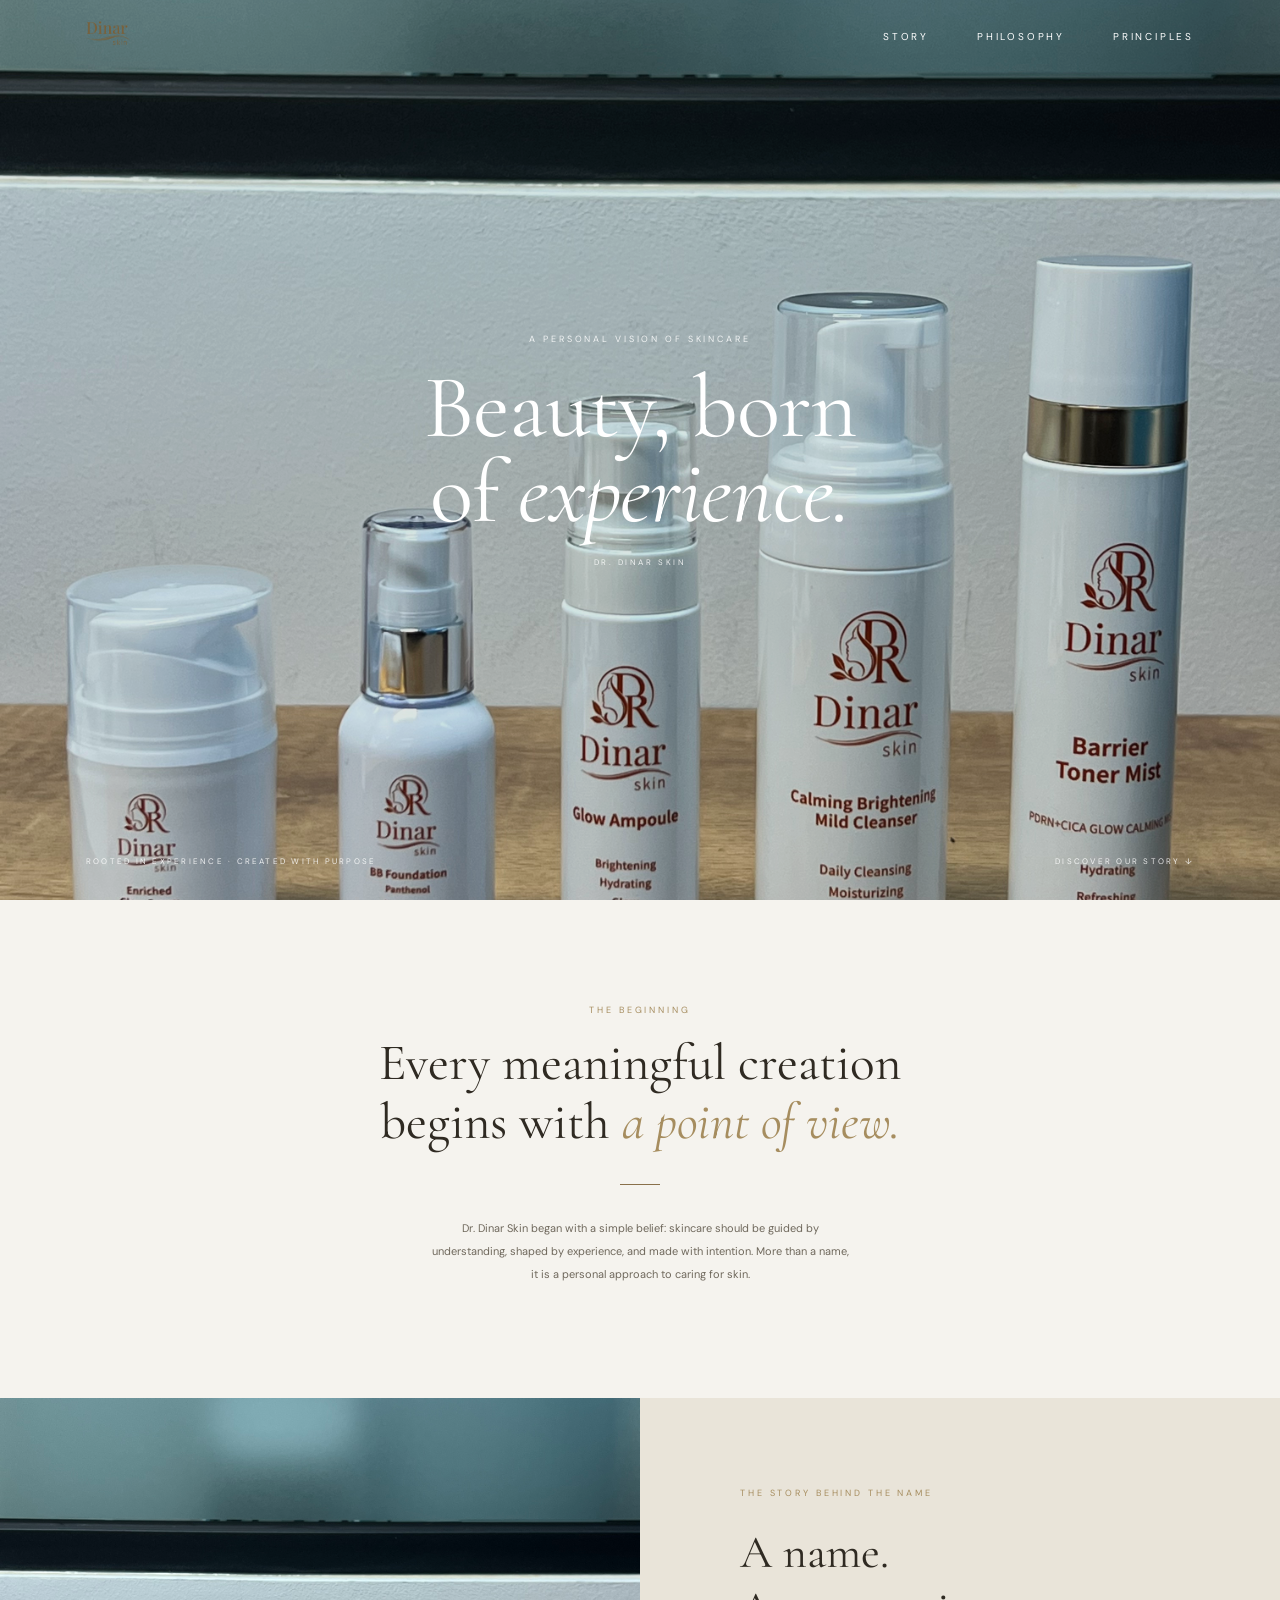
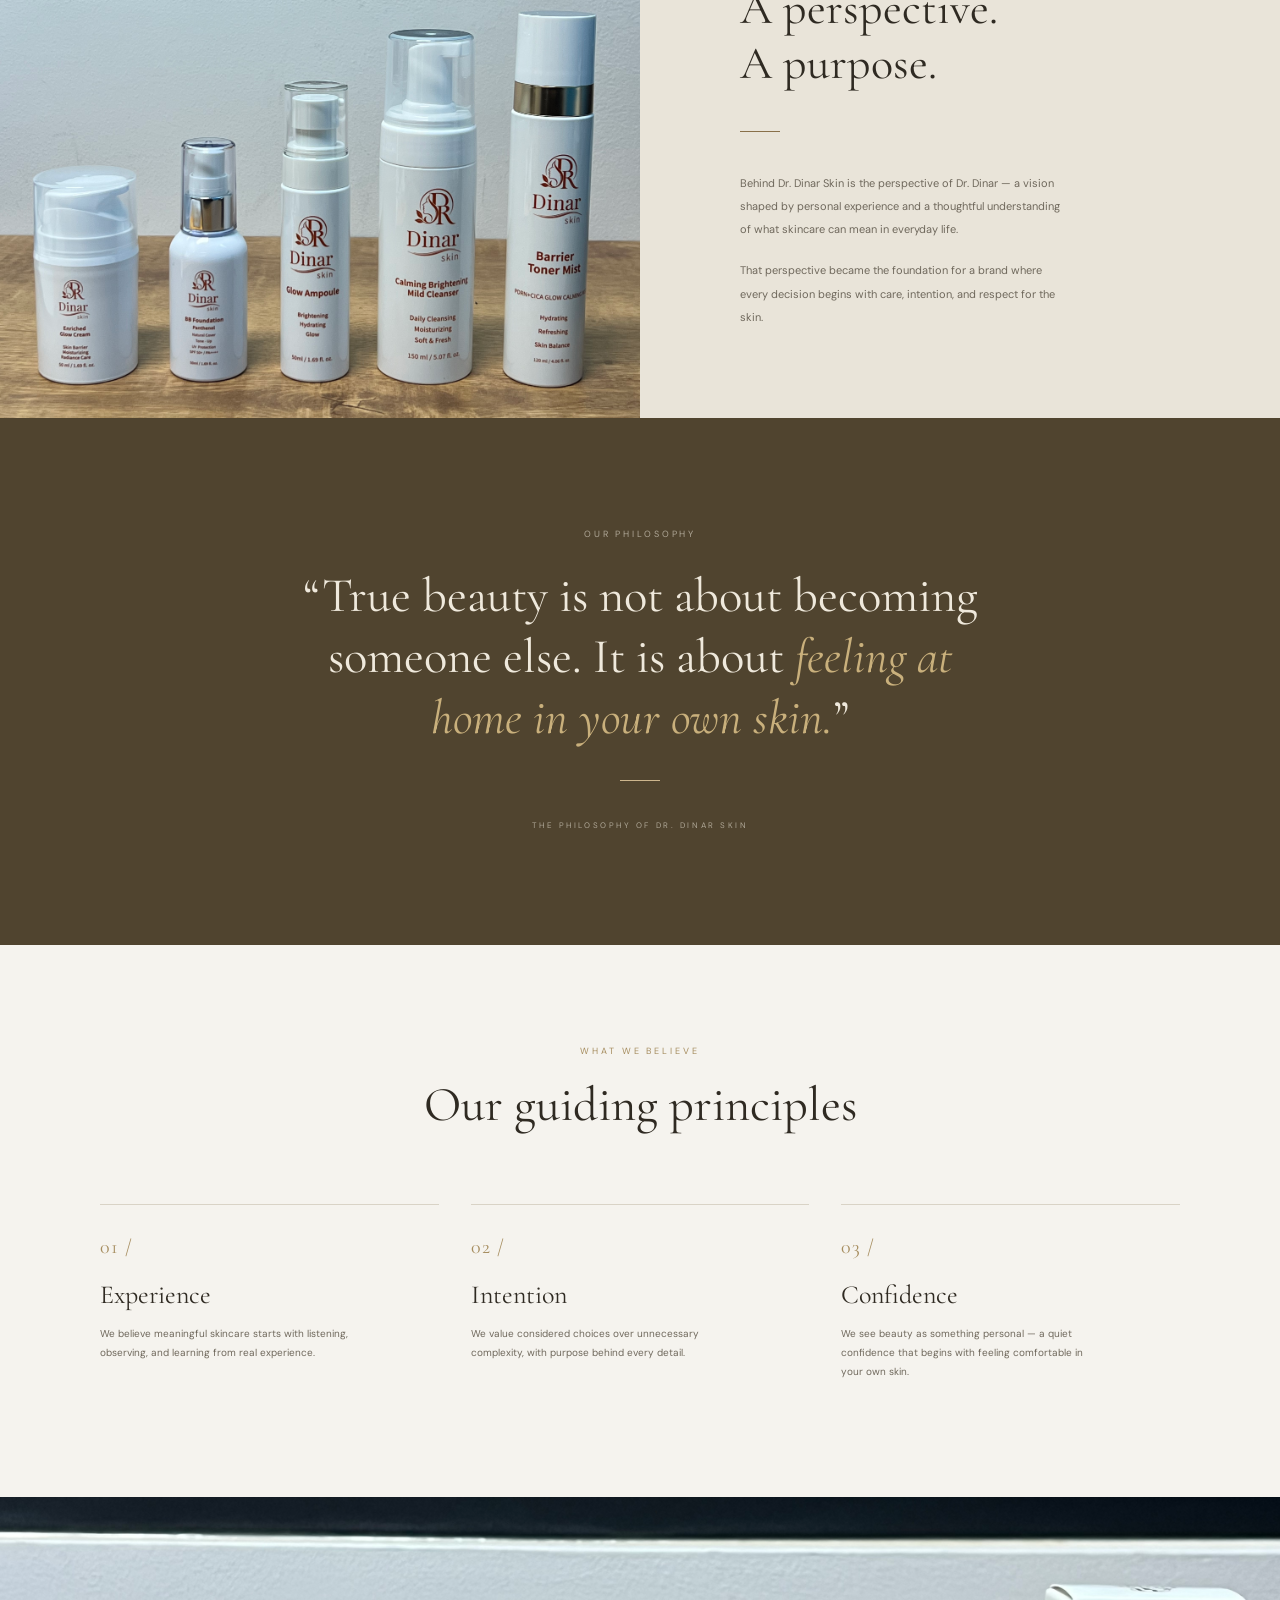
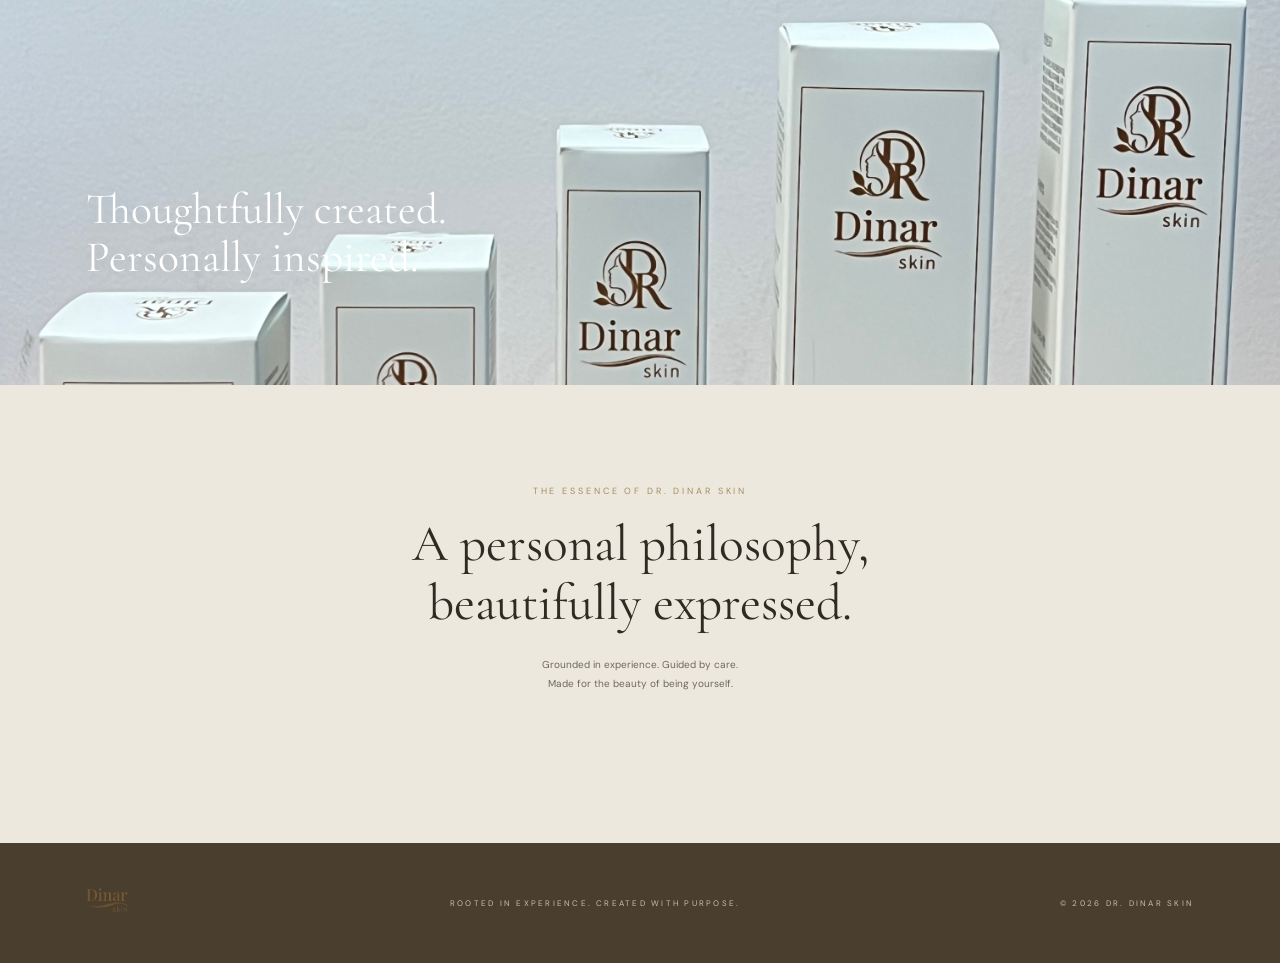
==== index.html @ baff29bc "fix: 2026.10.26 제품 사진 추가, CSS 수정" ====
<!DOCTYPE html>
<html lang="en">
<head>
    <meta charset="UTF-8">
    <meta name="viewport" content="width=device-width, initial-scale=1.0">
    <title>DR. DINAR Skin</title>
    <link rel="stylesheet" href="css/style.css">
</head>
<body>

    <!-- 헤더 -->
    <header class="header" id="header">
        <a href="#top" class="logo" data-scroll>
            <img src="image/Dinar_logo_2.png" alt="Dr.Dinar">
        </a>
        <nav class="nav">
            <a href="#story" data-scroll>Story</a>
            <a href="#philosophy" data-scroll>Philosophy</a>
            <a href="#principles" data-scroll>Principles</a>
        </nav>
    </header>

    <!-- 히어로 -->
    <section class="hero" id="top">
        <p class="eyebrow">A personal vision of skincare</p>
        <h1>Beauty, born<br>of <em>experience.</em></h1>
        <p class="brand">DR. DINAR SKIN</p>
        <div class="hero-bottom">
            <span>Rooted in experience · Created with purpose</span>
            <a href="#story" data-scroll>Discover our story ↓</a>
        </div>
    </section>

    <!-- 인트로 -->
    <section class="intro">
        <div class="reveal">
            <p class="eyebrow">The beginning</p>
            <h2>Every meaningful creation<br>begins with <em>a point of view.</em></h2>
            <div class="divider"></div>
            <p class="body-text">Dr. Dinar Skin began with a simple belief: skincare should be guided by understanding, shaped by experience, and made with intention. More than a name, it is a personal approach to caring for skin.</p>
        </div>
    </section>

    <!-- 스토리 -->
    <section class="story" id="story">
        <div class="story-img" role="img" aria-label="Stacked skincare bottles and jars"></div>
        <div class="story-text">
            <div class="reveal">
                <p class="eyebrow">The story behind the name</p>
                <h2>A name.<br>A perspective.<br>A purpose.</h2>
                <div class="divider"></div>
                <p class="body-text">Behind Dr. Dinar Skin is the perspective of Dr. Dinar — a vision shaped by personal experience and a thoughtful understanding of what skincare can mean in everyday life.</p>
                <p class="body-text">That perspective became the foundation for a brand where every decision begins with care, intention, and respect for the skin.</p>
            </div>
        </div>
    </section>

    <!-- 철학 -->
    <section class="philosophy" id="philosophy">
        <div class="reveal">
            <p class="eyebrow">Our philosophy</p>
            <blockquote>“True beauty is not about becoming someone else. It is about <em>feeling at home in your own skin.</em>”</blockquote>
            <div class="divider"></div>
            <cite>The philosophy of Dr. Dinar Skin</cite>
        </div>
    </section>

    <!-- 원칙 -->
    <section class="principles" id="principles">
        <div class="reveal">
            <p class="eyebrow">What we believe</p>
            <h2>Our guiding principles</h2>
        </div>
        <div class="principle-list">
            <div class="principle reveal">
                <p class="num">01 /</p>
                <h3>Experience</h3>
                <p class="body-text">We believe meaningful skincare starts with listening, observing, and learning from real experience.</p>
            </div>
            <div class="principle reveal" style="transition-delay: 0.15s">
                <p class="num">02 /</p>
                <h3>Intention</h3>
                <p class="body-text">We value considered choices over unnecessary complexity, with purpose behind every detail.</p>
            </div>
            <div class="principle reveal" style="transition-delay: 0.3s">
                <p class="num">03 /</p>
                <h3>Confidence</h3>
                <p class="body-text">We see beauty as something personal — a quiet confidence that begins with feeling comfortable in your own skin.</p>
            </div>
        </div>
    </section>

    <!-- 이미지 배너 -->
    <section class="banner" role="img" aria-label="Restorative hair mask packaging">
        <p class="reveal">Thoughtfully created.<br>Personally inspired.</p>
    </section>

    <!-- 에센스 -->
    <section class="essence">
        <div class="reveal">
            <p class="eyebrow">The essence of Dr. Dinar Skin</p>
            <h2>A personal philosophy,<br>beautifully expressed.</h2>
            <p class="body-text">Grounded in experience. Guided by care.<br>Made for the beauty of being yourself.</p>
        </div>
    </section>

    <!-- 푸터 -->
    <footer class="footer">
        <span class="logo">
            <img src="image/Dinar_logo_2.png" alt="Dr.Dinar">
        </span>
        <span class="small">Rooted in experience. Created with purpose.</span>
        <span class="small">© 2026 Dr. Dinar Skin</span>
    </footer>

    <script src="js/main.js"></script>
</body>
</html>
---- css/style.css ----
/* 로컬 폰트 (가변 폰트, latin / latin-ext 서브셋) */
@font-face {
    font-family: 'Cormorant Garamond';
    font-style: normal;
    font-weight: 300 700;
    font-display: swap;
    src: url('../fonts/CormorantGaramond-normal-latin-ext.woff2') format('woff2');
    unicode-range: U+0100-02BA, U+02BD-02C5, U+02C7-02CC, U+02CE-02D7, U+02DD-02FF, U+0304, U+0308, U+0329, U+1D00-1DBF, U+1E00-1E9F, U+1EF2-1EFF, U+2020, U+20A0-20AB, U+20AD-20C0, U+2113, U+2C60-2C7F, U+A720-A7FF;
}
@font-face {
    font-family: 'Cormorant Garamond';
    font-style: normal;
    font-weight: 300 700;
    font-display: swap;
    src: url('../fonts/CormorantGaramond-normal-latin.woff2') format('woff2');
    unicode-range: U+0000-00FF, U+0131, U+0152-0153, U+02BB-02BC, U+02C6, U+02DA, U+02DC, U+0304, U+0308, U+0329, U+2000-206F, U+20AC, U+2122, U+2191, U+2193, U+2212, U+2215, U+FEFF, U+FFFD;
}
@font-face {
    font-family: 'Cormorant Garamond';
    font-style: italic;
    font-weight: 300 700;
    font-display: swap;
    src: url('../fonts/CormorantGaramond-italic-latin-ext.woff2') format('woff2');
    unicode-range: U+0100-02BA, U+02BD-02C5, U+02C7-02CC, U+02CE-02D7, U+02DD-02FF, U+0304, U+0308, U+0329, U+1D00-1DBF, U+1E00-1E9F, U+1EF2-1EFF, U+2020, U+20A0-20AB, U+20AD-20C0, U+2113, U+2C60-2C7F, U+A720-A7FF;
}
@font-face {
    font-family: 'Cormorant Garamond';
    font-style: italic;
    font-weight: 300 700;
    font-display: swap;
    src: url('../fonts/CormorantGaramond-italic-latin.woff2') format('woff2');
    unicode-range: U+0000-00FF, U+0131, U+0152-0153, U+02BB-02BC, U+02C6, U+02DA, U+02DC, U+0304, U+0308, U+0329, U+2000-206F, U+20AC, U+2122, U+2191, U+2193, U+2212, U+2215, U+FEFF, U+FFFD;
}
@font-face {
    font-family: 'DM Sans';
    font-style: normal;
    font-weight: 100 1000;
    font-display: swap;
    src: url('../fonts/DMSans-normal-latin-ext.woff2') format('woff2');
    unicode-range: U+0100-02BA, U+02BD-02C5, U+02C7-02CC, U+02CE-02D7, U+02DD-02FF, U+0304, U+0308, U+0329, U+1D00-1DBF, U+1E00-1E9F, U+1EF2-1EFF, U+2020, U+20A0-20AB, U+20AD-20C0, U+2113, U+2C60-2C7F, U+A720-A7FF;
}
@font-face {
    font-family: 'DM Sans';
    font-style: normal;
    font-weight: 100 1000;
    font-display: swap;
    src: url('../fonts/DMSans-normal-latin.woff2') format('woff2');
    unicode-range: U+0000-00FF, U+0131, U+0152-0153, U+02BB-02BC, U+02C6, U+02DA, U+02DC, U+0304, U+0308, U+0329, U+2000-206F, U+20AC, U+2122, U+2191, U+2193, U+2212, U+2215, U+FEFF, U+FFFD;
}
@font-face {
    font-family: 'DM Sans';
    font-style: italic;
    font-weight: 100 1000;
    font-display: swap;
    src: url('../fonts/DMSans-italic-latin-ext.woff2') format('woff2');
    unicode-range: U+0100-02BA, U+02BD-02C5, U+02C7-02CC, U+02CE-02D7, U+02DD-02FF, U+0304, U+0308, U+0329, U+1D00-1DBF, U+1E00-1E9F, U+1EF2-1EFF, U+2020, U+20A0-20AB, U+20AD-20C0, U+2113, U+2C60-2C7F, U+A720-A7FF;
}
@font-face {
    font-family: 'DM Sans';
    font-style: italic;
    font-weight: 100 1000;
    font-display: swap;
    src: url('../fonts/DMSans-italic-latin.woff2') format('woff2');
    unicode-range: U+0000-00FF, U+0131, U+0152-0153, U+02BB-02BC, U+02C6, U+02DA, U+02DC, U+0304, U+0308, U+0329, U+2000-206F, U+20AC, U+2122, U+2191, U+2193, U+2212, U+2215, U+FEFF, U+FFFD;
}

:root {
    --cream: #f5f3ee;
    --beige: #e9e4d9;
    --sand: #ece8de;
    --brown: #50442f;
    --brown-dark: #4a3f2e;
    --ink: #2f2a22;
    --text: #6f685c;
    --gold: #a68d5f;
    --line: #d9d3c6;
    --serif: 'Cormorant Garamond', 'Times New Roman', serif;
    --sans: 'DM Sans', 'Helvetica Neue', Arial, sans-serif;
    --header-h: 72px;
}

* { margin: 0; padding: 0; box-sizing: border-box; }

body {
    font-family: var(--serif);
    color: var(--ink);
    background: var(--cream);
    -webkit-font-smoothing: antialiased;
}

img { display: block; max-width: 100%; }
a { color: inherit; text-decoration: none; }

/* 공통 요소 */
.eyebrow {
    font-family: var(--sans);
    font-size: 9px;
    letter-spacing: 0.32em;
    text-transform: uppercase;
    color: var(--gold);
}
.divider {
    width: 40px;
    height: 1px;
    background: #89704A;
    margin: 32px auto;
}
.body-text {
    font-family: var(--sans);
    font-size: 11px;
    line-height: 2.1;
    color: var(--text);
}
em { font-style: italic; }

/* 헤더 */
.header {
    position: fixed;
    top: 0; left: 0; right: 0;
    height: var(--header-h);
    padding: 0 86px;
    display: flex;
    align-items: center;
    justify-content: space-between;
    z-index: 100;
    color: #fff;
    transition: background 0.4s ease, color 0.4s ease, box-shadow 0.4s ease;
}
.header.scrolled {
    background: rgba(245, 243, 238, 0.95);
    color: var(--ink);
    box-shadow: 0 1px 0 var(--line);
}
.logo {
    font-size: 20px;
    letter-spacing: 0.02em;
}
.header .logo img {
    height: 32px;   /* 원하는 크기로 조절 */
    width: auto;    /* 비율 유지 */
}
.nav { display: flex; gap: 48px; }
.nav a {
    font-family: var(--sans);
    font-size: 10px;
    letter-spacing: 0.28em;
    text-transform: uppercase;
    position: relative;
    padding: 6px 0;
}
.nav a::after {
    content: '';
    position: absolute;
    left: 0; bottom: 0;
    width: 100%; height: 1px;
    background: currentColor;
    transform: scaleX(0);
    transform-origin: right;
    transition: transform 0.4s ease;
}
.nav a:hover::after,
.nav a.active::after { transform: scaleX(1); transform-origin: left; }

/* 히어로 */
.hero {
    position: relative;
    height: 100vh;
    min-height: 600px;
    max-height: 900px;
    background: url('../image/Dr.DinarSkin_제품_1.jpg') center / cover no-repeat;
    color: #fff;
    display: flex;
    flex-direction: column;
    align-items: center;
    justify-content: center;
    text-align: center;
}
.hero::before {
    content: '';
    position: absolute;
    inset: 0;
    background: rgba(40, 32, 22, 0.12);
}
.hero > * { position: relative; }
.hero .eyebrow { color: rgba(255, 255, 255, 0.85); margin-bottom: 20px; }
.hero h1 {
    font-weight: 400;
    font-size: clamp(56px, 7vw, 100px);
    line-height: 0.95;
    letter-spacing: -0.01em;
}
.hero .brand {
    font-family: var(--sans);
    font-size: 8px;
    letter-spacing: 0.32em;
    margin-top: 22px;
    opacity: 0.85;
}
.hero-bottom {
    position: absolute;
    left: 86px; right: 86px; bottom: 34px;
    display: flex;
    justify-content: space-between;
    font-family: var(--sans);
    font-size: 8px;
    letter-spacing: 0.28em;
    text-transform: uppercase;
    color: rgba(255, 255, 255, 0.85);
}
.hero-bottom a { transition: opacity 0.3s; }
.hero-bottom a:hover { opacity: 0.6; }

/* 인트로 */
.intro {
    background: var(--cream);
    text-align: center;
    padding: 104px 24px 112px;
}
.intro h2, .essence h2 {
    font-weight: 400;
    font-size: clamp(36px, 4vw, 58px);
    line-height: 1.15;
    margin-top: 18px;
}
.intro h2 em { color: var(--gold); }
.intro .body-text { max-width: 420px; margin: 0 auto; }

/* 스토리 */
.story {
    display: grid;
    grid-template-columns: 1fr 1fr;
    min-height: 620px;
}
.story-img {
    background: url('../image/Dr.DinarSkin_제품_1.jpg') center / cover no-repeat;
}
.story-text {
    background: var(--beige);
    padding: 80px 100px;
    display: flex;
    flex-direction: column;
    justify-content: center;
}
.story-text h2 {
    font-weight: 400;
    font-size: clamp(36px, 3.6vw, 52px);
    line-height: 1.2;
    margin-top: 26px;
}
.story-text .divider { margin: 40px 0; }
.story-text .body-text { max-width: 330px; }
.story-text .body-text + .body-text { margin-top: 18px; }

/* 철학 */
.philosophy {
    background: var(--brown);
    color: #efe9dc;
    text-align: center;
    padding: 110px 24px 112px;
}
.philosophy .eyebrow { color: rgba(239, 233, 220, 0.6); }
.philosophy blockquote {
    font-size: clamp(32px, 3.8vw, 54px);
    line-height: 1.25;
    max-width: 680px;
    margin: 26px auto 0;
    font-weight: 400;
}
.philosophy blockquote em { color: #c9b07c; }
.philosophy .divider { background: #CDB68D; }
.philosophy cite {
    font-family: var(--sans);
    font-style: normal;
    font-size: 8px;
    letter-spacing: 0.32em;
    text-transform: uppercase;
    color: rgba(239, 233, 220, 0.6);
}

/* 원칙 */
.principles {
    background: var(--cream);
    padding: 100px 100px 116px;
    text-align: center;
}
.principles h2 {
    font-weight: 400;
    font-size: clamp(36px, 3.8vw, 54px);
    margin-top: 18px;
}
.principle-list {
    display: grid;
    grid-template-columns: repeat(3, 1fr);
    gap: 32px;
    margin-top: 70px;
    text-align: left;
}
.principle {
    border-top: 1px solid var(--line);
    padding-top: 30px;
}
.principle .num {
    font-size: 20px;
    color: var(--gold);
    letter-spacing: 0.05em;
}
.principle h3 {
    font-weight: 400;
    font-size: 26px;
    margin: 20px 0 14px;
}
.principle .body-text { max-width: 260px; font-size: 10px; line-height: 1.9; }

/* 이미지 배너 */
.banner {
    position: relative;
    height: 488px;
    background: url('../image/Dr.DinarSkin_제품_7.jpg') center / cover no-repeat;
    display: flex;
    align-items: flex-end;
    padding: 0 86px 104px;
}
.banner p {
    color: #fff;
    font-size: clamp(30px, 3.4vw, 48px);
    line-height: 1.1;
    text-shadow: 0 1px 20px rgba(0, 0, 0, 0.08);
}

/* 에센스 */
.essence {
    background: var(--sand);
    text-align: center;
    padding: 100px 24px 150px;
}
.essence .body-text { margin-top: 22px; font-size: 10px; line-height: 1.9; }

/* 푸터 */
.footer {
    background: var(--brown-dark);
    color: rgba(239, 233, 220, 0.75);
    padding: 44px 86px;
    display: flex;
    align-items: center;
    justify-content: space-between;
}
.footer .logo { font-size: 18px; }
.footer .logo img {
    height: 32px;   /* 원하는 크기로 조절 */
    width: auto;    /* 비율 유지 */
}
.footer .small {
    font-family: var(--sans);
    font-size: 8px;
    letter-spacing: 0.28em;
    text-transform: uppercase;
}

/* 스크롤 등장 애니메이션 */
.reveal {
    opacity: 0;
    transform: translateY(30px);
    transition: opacity 1s ease, transform 1s ease;
}
.reveal.visible { opacity: 1; transform: none; }

/* 반응형 */
@media (max-width: 960px) {
    .header, .footer { padding-left: 32px; padding-right: 32px; }
    .hero-bottom { left: 32px; right: 32px; }
    .story { grid-template-columns: 1fr; }
    .story-img { min-height: 480px; }
    .story-text { padding: 72px 32px; }
    .principles { padding: 90px 32px; }
    .principle-list { grid-template-columns: 1fr; gap: 48px; }
    .banner { padding: 0 32px 72px; height: 420px; }
}
@media (max-width: 640px) {
    :root { --header-h: 64px; }
    .header { padding: 0 16px; }
    .logo { font-size: 17px; }
    .nav { gap: 16px; }
    .nav a { font-size: 9px; letter-spacing: 0.14em; }
    .hero-bottom { left: 16px; right: 16px; flex-direction: column; gap: 10px; align-items: center; }
    .story-img { min-height: 380px; }
    .story-text { padding: 64px 24px; }
    .principles { padding: 80px 24px; }
    .banner { padding: 0 24px 56px; height: 340px; }
    .footer { flex-direction: column; gap: 14px; text-align: center; padding: 40px 16px; }
}
@media (prefers-reduced-motion: reduce) {
    .reveal { opacity: 1; transform: none; transition: none; }
}
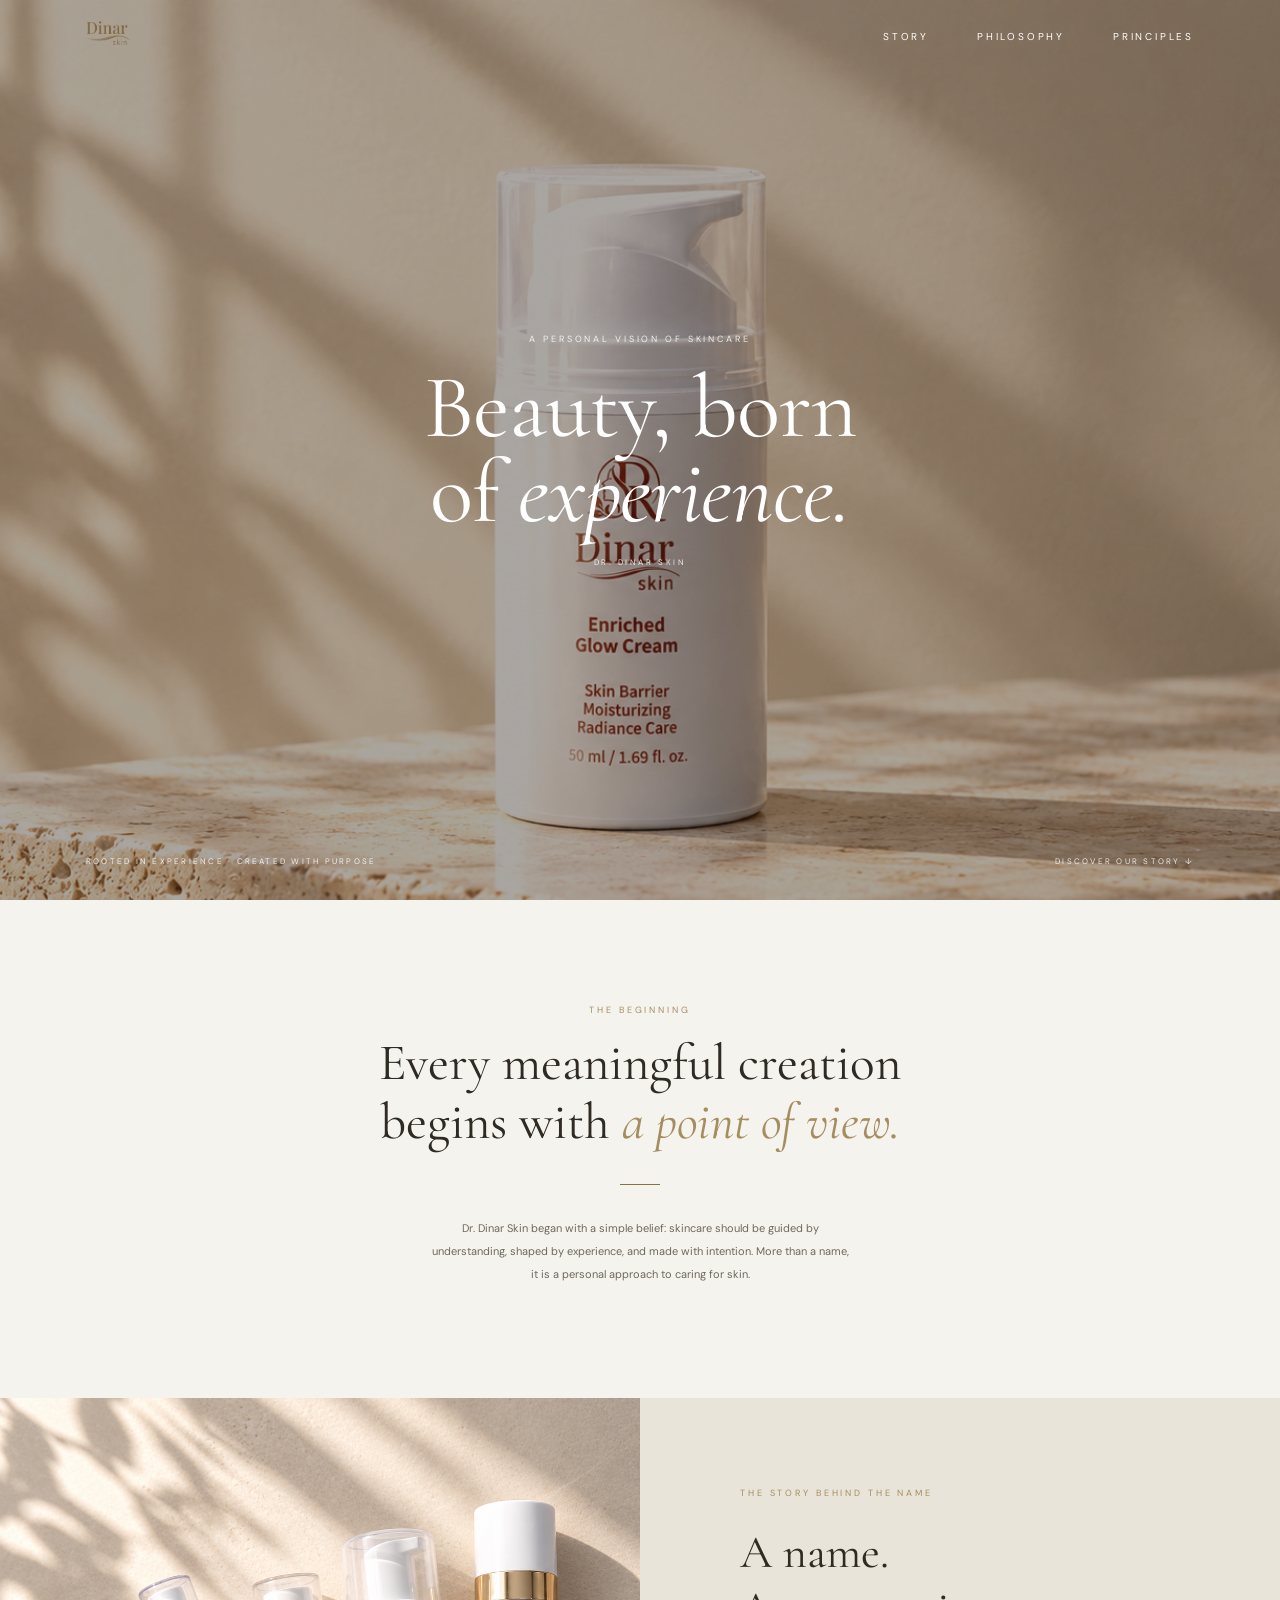
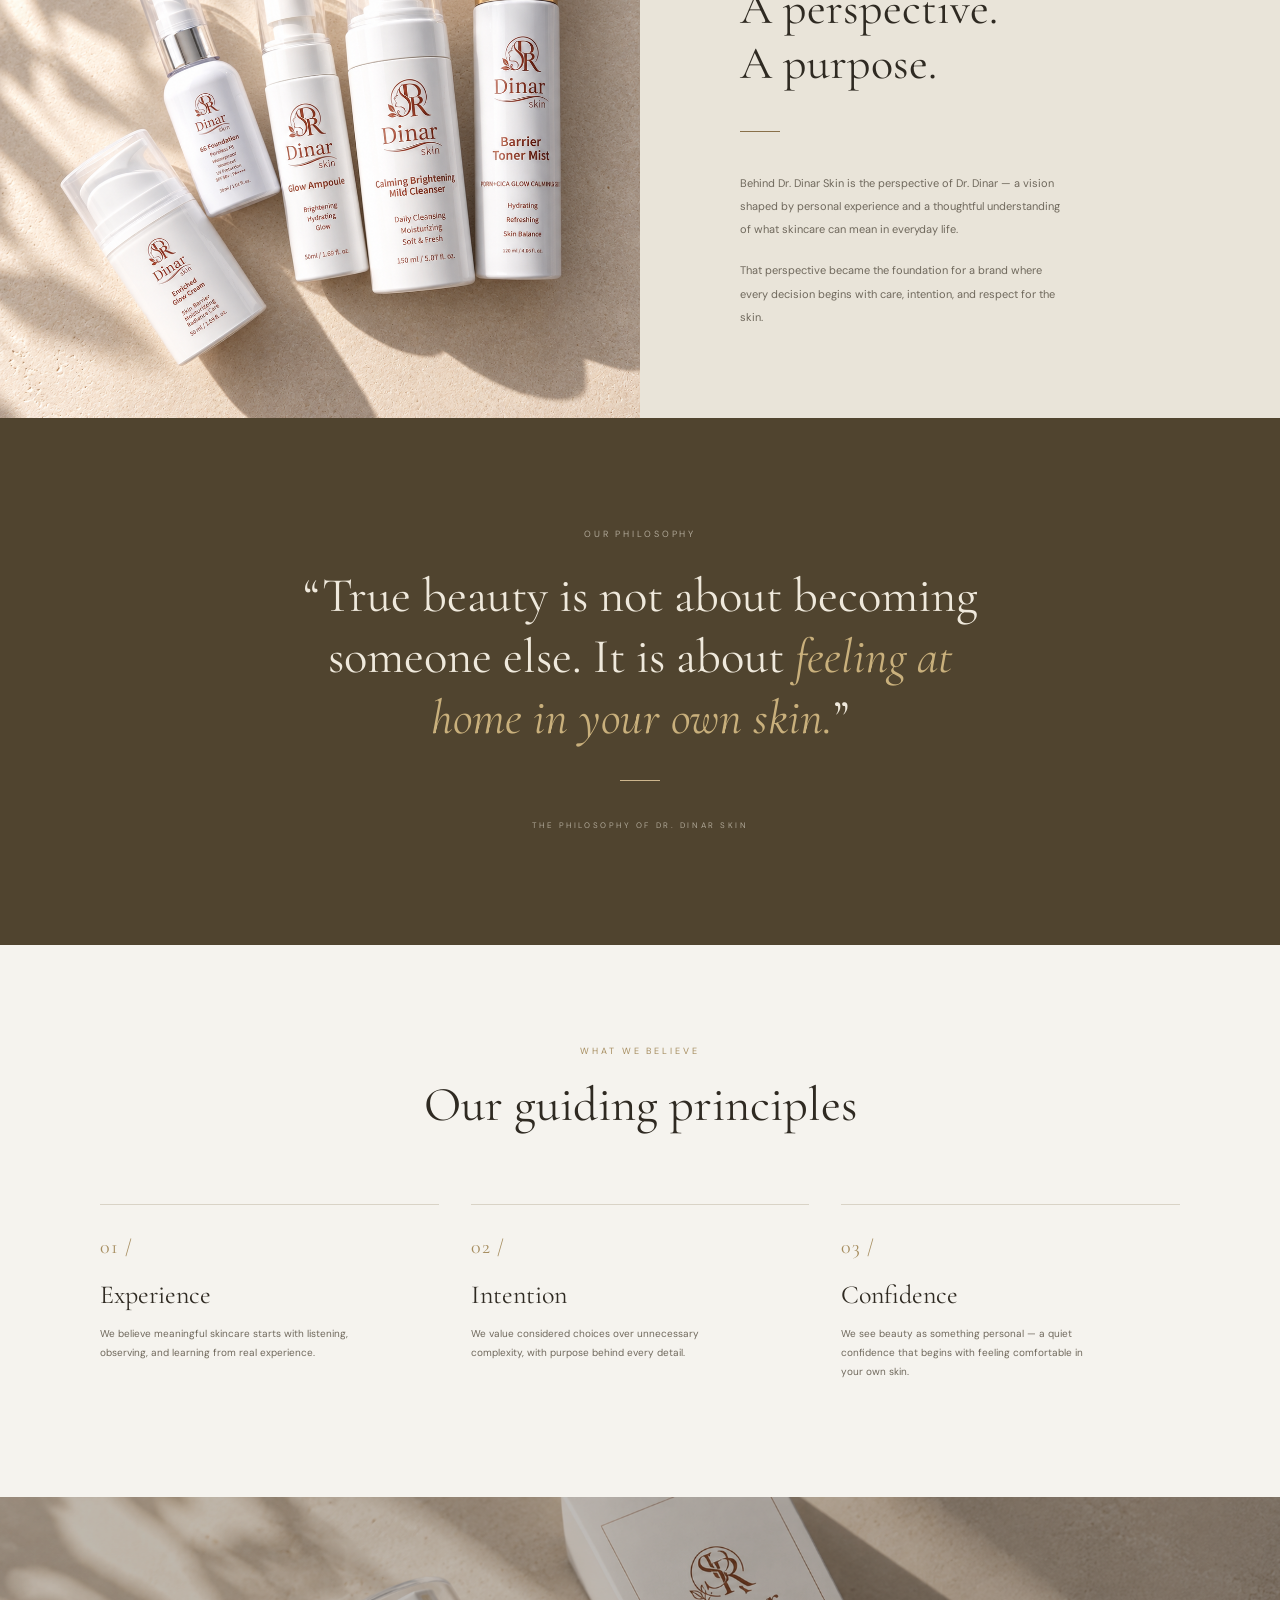
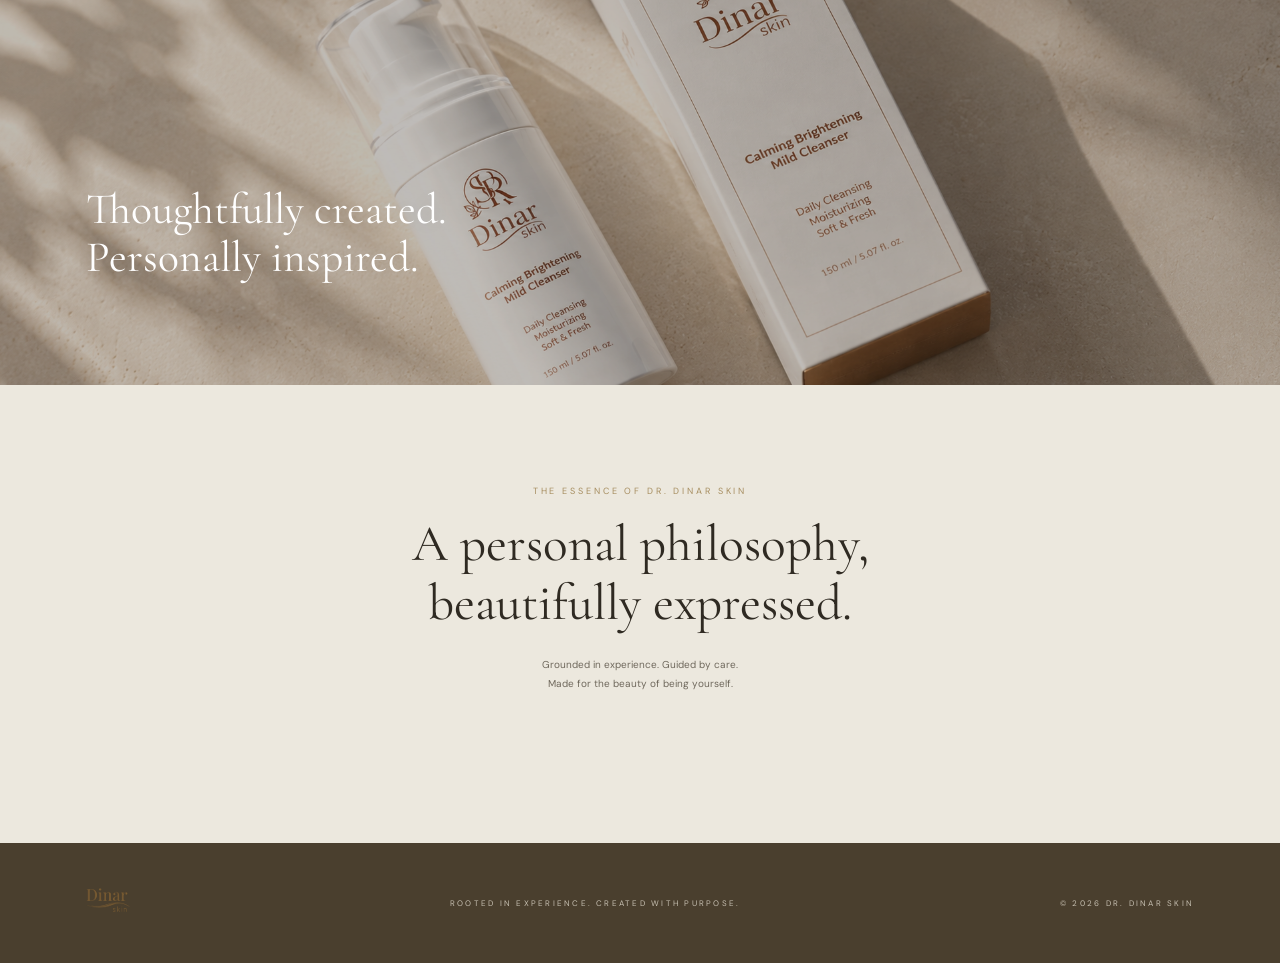
==== commit 395524e7: "feat: 2026.11.06 파비콘 추가" ====
--- a/index.html
+++ b/index.html
@@ -5,6 +5,7 @@
     <meta name="viewport" content="width=device-width, initial-scale=1.0">
     <title>DR. DINAR Skin</title>
     <link rel="stylesheet" href="css/style.css">
+    <link rel="icon" type="image/png" href="image/Dinar_logo.png">
 </head>
 <body>
 
--- a/css/style.css
+++ b/css/style.css
@@ -167,7 +167,7 @@
     height: 100vh;
     min-height: 600px;
     max-height: 900px;
-    background: url('../image/Dr.DinarSkin_제품_1.jpg') center / cover no-repeat;
+    background: url('../image/Dinar_Cream.png') center / cover no-repeat;
     color: #fff;
     display: flex;
     flex-direction: column;
@@ -179,7 +179,7 @@
     content: '';
     position: absolute;
     inset: 0;
-    background: rgba(40, 32, 22, 0.12);
+    background: rgba(40, 32, 22, 0.4);
 }
 .hero > * { position: relative; }
 .hero .eyebrow { color: rgba(255, 255, 255, 0.85); margin-bottom: 20px; }
@@ -232,7 +232,7 @@
     min-height: 620px;
 }
 .story-img {
-    background: url('../image/Dr.DinarSkin_제품_1.jpg') center / cover no-repeat;
+    background: url('../image/Dinar_Skincare_all.png') center / cover no-repeat;
 }
 .story-text {
     background: var(--beige);
@@ -315,18 +315,25 @@
 .banner {
     position: relative;
     height: 488px;
-    background: url('../image/Dr.DinarSkin_제품_7.jpg') center / cover no-repeat;
+    background: url('../image/Dinar_MildCleanser.png') center / cover no-repeat;
     display: flex;
     align-items: flex-end;
     padding: 0 86px 104px;
 }
+
 .banner p {
+    position: relative;
     color: #fff;
     font-size: clamp(30px, 3.4vw, 48px);
     line-height: 1.1;
     text-shadow: 0 1px 20px rgba(0, 0, 0, 0.08);
 }
-
+.banner::before {
+    content: '';
+    position: absolute;
+    inset: 0;
+    background: rgba(40, 32, 22, 0.3);
+}
 /* 에센스 */
 .essence {
     background: var(--sand);
